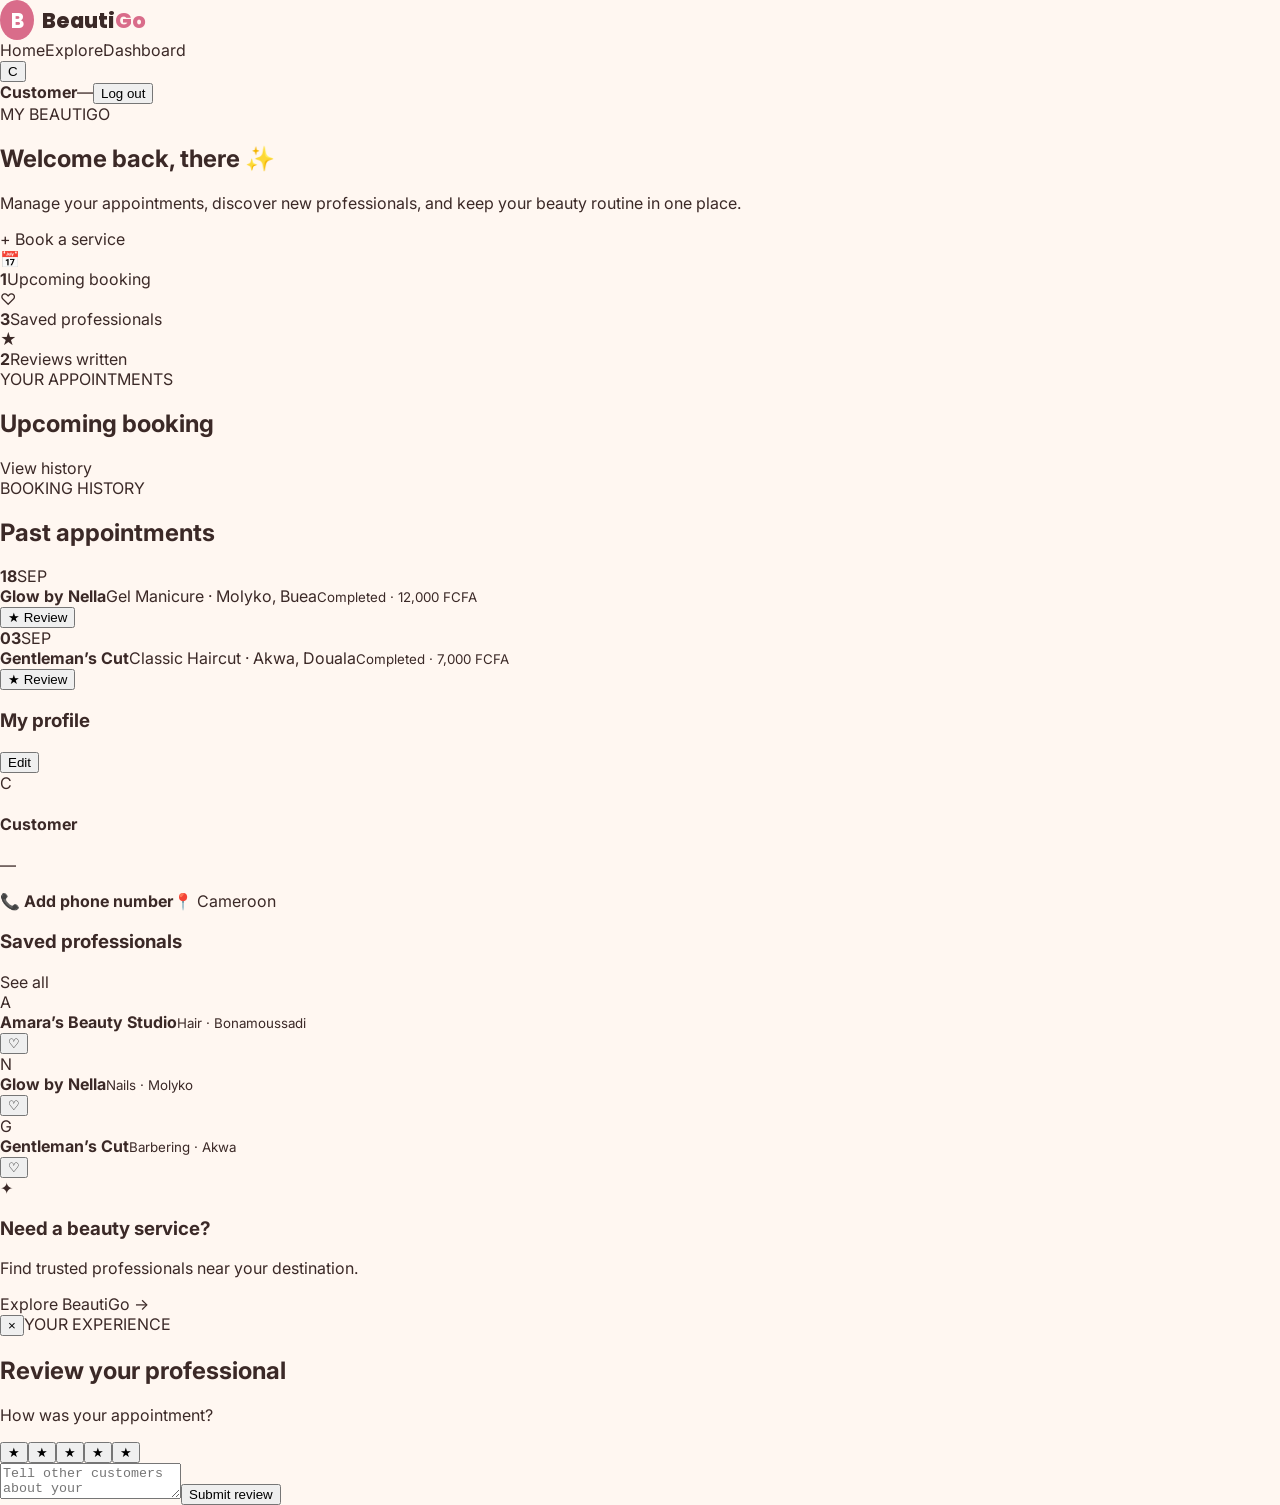
==== customer-dashboard.html @ b185f3d1 "Add BeautiGo full-stack application" ====
<!doctype html>
<html lang="en">
<head>
<meta charset="UTF-8"><meta name="viewport" content="width=device-width,initial-scale=1">
<title>Customer Dashboard | BeautiGo</title>
<link rel="preconnect" href="https://fonts.googleapis.com"><link rel="preconnect" href="https://fonts.gstatic.com" crossorigin>
<link href="https://fonts.googleapis.com/css2?family=Inter:wght@400;500;600;700&family=Poppins:wght@500;600;700;800&display=swap" rel="stylesheet">
<link rel="stylesheet" href="auth.css"><link rel="stylesheet" href="css/customer-dashboard.css">
</head>
<body>
<header class="dash-header">
  <div class="dash-nav">
    <a class="brand" href="index.html"><b>B</b>Beauti<span>Go</span></a>
    <nav class="dash-links"><a href="index.html">Home</a><a href="explore.html">Explore</a><a class="active" href="customer-dashboard.html">Dashboard</a></nav>
    <div class="profile-menu"><button id="profileBtn" class="avatar-btn">C</button><div id="profileDropdown" class="profile-dropdown"><strong id="menuName">Customer</strong><span id="menuEmail">—</span><button id="logoutBtn">Log out</button></div></div>
  </div>
</header>

<main class="dashboard-wrap">
  <section class="welcome-row">
    <div><span class="eyebrow">MY BEAUTIGO</span><h1>Welcome back, <span id="firstName">there</span> ✨</h1><p>Manage your appointments, discover new professionals, and keep your beauty routine in one place.</p></div>
    <a class="primary-btn" href="explore.html">+ Book a service</a>
  </section>

  <section class="stats-grid">
    <article class="stat-card"><span class="stat-icon">📅</span><div><strong id="upcomingCount">1</strong><span>Upcoming booking</span></div></article>
    <article class="stat-card"><span class="stat-icon">♡</span><div><strong id="savedCount">3</strong><span>Saved professionals</span></div></article>
    <article class="stat-card"><span class="stat-icon">★</span><div><strong id="reviewCount">2</strong><span>Reviews written</span></div></article>
  </section>

  <section class="dashboard-grid">
    <div class="main-column">
      <div class="section-heading"><div><span class="eyebrow">YOUR APPOINTMENTS</span><h2>Upcoming booking</h2></div><a href="#past">View history</a></div>
      <article id="upcomingCard" class="booking-card"></article>

      <div id="past" class="section-heading history-heading"><div><span class="eyebrow">BOOKING HISTORY</span><h2>Past appointments</h2></div></div>
      <div class="past-list">
        <article class="past-card"><div class="past-date"><b>18</b><span>SEP</span></div><div class="past-info"><strong>Glow by Nella</strong><span>Gel Manicure · Molyko, Buea</span><small>Completed · 12,000 FCFA</small></div><button class="review-btn" data-provider="Glow by Nella">★ Review</button></article>
        <article class="past-card"><div class="past-date"><b>03</b><span>SEP</span></div><div class="past-info"><strong>Gentleman’s Cut</strong><span>Classic Haircut · Akwa, Douala</span><small>Completed · 7,000 FCFA</small></div><button class="review-btn" data-provider="Gentleman’s Cut">★ Review</button></article>
      </div>
    </div>

    <aside class="side-column">
      <article class="side-card profile-card"><div class="side-title"><h3>My profile</h3><button id="editProfile">Edit</button></div><div class="profile-big" id="profileAvatar">C</div><h4 id="profileName">Customer</h4><p id="profileEmail">—</p><div class="profile-details"><span>📞 <b id="profilePhone">Add phone number</b></span><span>📍 Cameroon</span></div></article>
      <article class="side-card"><div class="side-title"><h3>Saved professionals</h3><a href="explore.html">See all</a></div><div class="saved-item"><span class="mini-avatar">A</span><div><strong>Amara’s Beauty Studio</strong><small>Hair · Bonamoussadi</small></div><button>♡</button></div><div class="saved-item"><span class="mini-avatar">N</span><div><strong>Glow by Nella</strong><small>Nails · Molyko</small></div><button>♡</button></div><div class="saved-item"><span class="mini-avatar">G</span><div><strong>Gentleman’s Cut</strong><small>Barbering · Akwa</small></div><button>♡</button></div></article>
      <article class="side-card help-card"><span class="help-icon">✦</span><div><h3>Need a beauty service?</h3><p>Find trusted professionals near your destination.</p><a href="explore.html">Explore BeautiGo →</a></div></article>
    </aside>
  </section>
</main>

<div id="reviewModal" class="modal"><div class="modal-card"><button class="modal-close" id="closeReview">×</button><span class="eyebrow">YOUR EXPERIENCE</span><h2>Review <span id="reviewProvider">your professional</span></h2><p>How was your appointment?</p><div class="stars" id="stars"><button>★</button><button>★</button><button>★</button><button>★</button><button>★</button></div><textarea id="reviewText" placeholder="Tell other customers about your experience..."></textarea><button id="submitReview" class="primary-btn full">Submit review</button></div></div>

<script src="js/customer-dashboard.js"></script>
</body></html>
---- auth.css ----
:root{--rose:#D96C8A;--cream:#FFF7F1;--peach:#F4C7B5;--cocoa:#3B2927;--gold:#C9A46C;--muted:#806D68;--line:#EEDFD8;--white:#fff;--shadow:0 20px 60px rgba(59,41,39,.10)}*{box-sizing:border-box}body{margin:0;font-family:Inter,sans-serif;color:var(--cocoa);background:var(--cream);min-height:100vh}a{text-decoration:none;color:inherit}.nav{width:min(1160px,calc(100% - 40px));margin:auto;min-height:78px;display:flex;align-items:center}.brand{font:800 1.3rem Poppins}.brand b{display:inline-grid;place-items:center;background:var(--rose);color:#fff;width:34px;height:40px;border-radius:50%;margin-right:8px}.brand span{color:var(--rose)}.nav-links{margin-left:auto;display:flex;align-items:center;gap:24px}.nav-links a{font-size:.86rem;font-weight:600;color:#67544F}.auth-shell{width:min(1080px,calc(100% - 40px));margin:40px auto 70px;display:grid;grid-template-columns:.9fr 1.1fr;background:#fff;border:1px solid var(--line);border-radius:32px;overflow:hidden;box-shadow:var(--shadow)}.auth-intro{background:linear-gradient(145deg,#f4c7b5,#d96c8a 62%,#a94e69);color:#fff;padding:58px 48px;display:flex;flex-direction:column;justify-content:center;position:relative;overflow:hidden}.auth-intro:after{content:'✦';position:absolute;right:35px;top:28px;font-size:5rem;opacity:.22}.auth-intro h1{font:800 clamp(2.4rem,5vw,4rem)/1 Poppins;letter-spacing:-.05em;margin:12px 0 20px}.auth-intro p{color:#fff;opacity:.9;max-width:390px}.pill{display:inline-flex;width:max-content;background:rgba(255,255,255,.18);border:1px solid rgba(255,255,255,.3);padding:8px 12px;border-radius:999px;font-size:.68rem;font-weight:800;letter-spacing:.12em}.perks{margin-top:30px;display:grid;gap:12px;font-size:.83rem}.perks span{display:flex;gap:10px;align-items:center}.auth-card{padding:52px 54px}.auth-card h2{font:700 2rem Poppins;margin:0 0 7px}.sub{color:var(--muted);font-size:.84rem;margin:0 0 28px}.field{margin-bottom:17px}.field label{display:block;font-size:.75rem;font-weight:700;margin-bottom:7px}.input-wrap{position:relative}.field input,.field select{width:100%;padding:13px 14px;border:1px solid var(--line);border-radius:12px;background:#fff8f5;outline:none;color:var(--cocoa);font:inherit}.field input:focus,.field select:focus{border-color:var(--rose);box-shadow:0 0 0 3px rgba(217,108,138,.10)}.password-toggle{position:absolute;right:11px;top:50%;transform:translateY(-50%);border:0;background:transparent;color:var(--muted);cursor:pointer;font-size:.75rem;font-weight:700}.row{display:grid;grid-template-columns:1fr 1fr;gap:14px}.check{display:flex;gap:9px;align-items:flex-start;font-size:.72rem;color:var(--muted);margin:8px 0 20px}.check input{accent-color:var(--rose);margin-top:3px}.btn{border:0;border-radius:999px;background:var(--rose);color:#fff;padding:14px 22px;font-weight:700;cursor:pointer;width:100%;font:700 .85rem Inter}.divider{display:flex;align-items:center;gap:12px;margin:22px 0;color:#a28e88;font-size:.7rem}.divider:before,.divider:after{content:'';height:1px;background:var(--line);flex:1}.demo{width:100%;padding:12px;border:1px solid var(--line);background:white;border-radius:12px;color:var(--cocoa);font-weight:700;cursor:pointer}.switch{text-align:center;color:var(--muted);font-size:.78rem;margin-top:23px}.switch a{color:var(--rose);font-weight:800}.notice{display:none;margin-bottom:18px;padding:11px 13px;border-radius:11px;font-size:.75rem}.notice.show{display:block}.notice.error{background:#fff0f1;color:#9d435a;border:1px solid #f1c6cf}.notice.success{background:#eef9f1;color:#39734b;border:1px solid #c8e6d0}.helper{display:flex;justify-content:space-between;gap:10px;font-size:.72rem;color:var(--muted);margin:-5px 0 18px}.helper a{color:var(--rose);font-weight:700}footer{padding:30px 20px;text-align:center;color:#9e8b85;font-size:.72rem}@media(max-width:800px){.auth-shell{grid-template-columns:1fr}.auth-intro{padding:38px 32px}.auth-card{padding:38px 30px}.nav-links a:not(:last-child){display:none}}@media(max-width:520px){.auth-shell{width:min(100% - 24px,1080px);margin-top:20px;border-radius:24px}.auth-intro{padding:32px 24px}.auth-card{padding:32px 22px}.row{grid-template-columns:1fr}.nav{width:calc(100% - 28px)}.nav-links{gap:10px}}
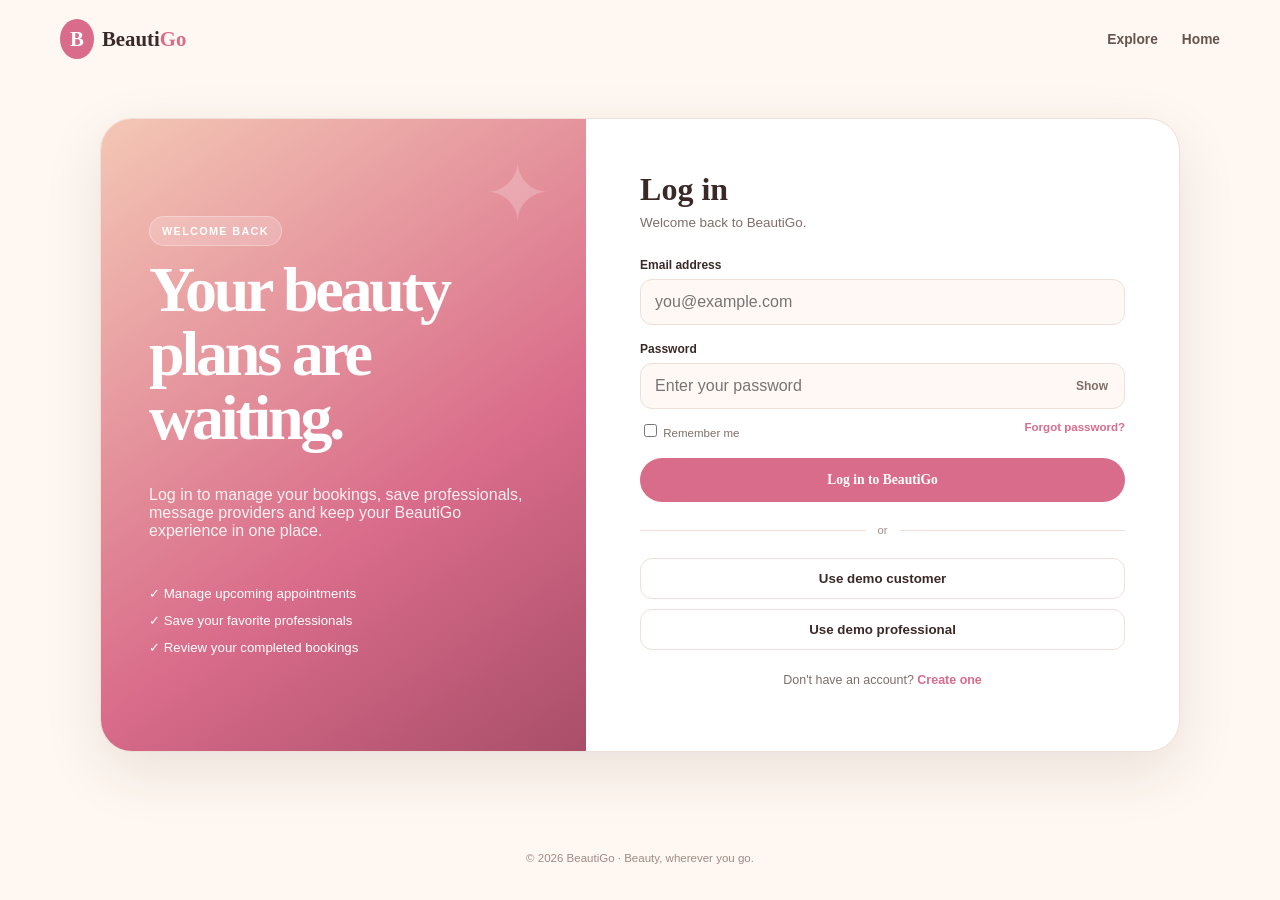
==== commit f97b3e4b: "Update customer-dashboard.html" ====
--- a/customer-dashboard.html
+++ b/customer-dashboard.html
@@ -5,7 +5,8 @@
 <title>Customer Dashboard | BeautiGo</title>
 <link rel="preconnect" href="https://fonts.googleapis.com"><link rel="preconnect" href="https://fonts.gstatic.com" crossorigin>
 <link href="https://fonts.googleapis.com/css2?family=Inter:wght@400;500;600;700&family=Poppins:wght@500;600;700;800&display=swap" rel="stylesheet">
-<link rel="stylesheet" href="auth.css"><link rel="stylesheet" href="css/customer-dashboard.css">
+<link rel="stylesheet" href="auth.css">
+  <link rel="stylesheet" href="customer-dashboard.css">
 </head>
 <body>
 <header class="dash-header">
@@ -50,5 +51,5 @@
 
 <div id="reviewModal" class="modal"><div class="modal-card"><button class="modal-close" id="closeReview">×</button><span class="eyebrow">YOUR EXPERIENCE</span><h2>Review <span id="reviewProvider">your professional</span></h2><p>How was your appointment?</p><div class="stars" id="stars"><button>★</button><button>★</button><button>★</button><button>★</button><button>★</button></div><textarea id="reviewText" placeholder="Tell other customers about your experience..."></textarea><button id="submitReview" class="primary-btn full">Submit review</button></div></div>
 
-<script src="js/customer-dashboard.js"></script>
+<script src="customer-dashboard.js"></script>
 </body></html>
--- a/customer-dashboard.css
+++ b/customer-dashboard.css
@@ -0,0 +1 @@
+:root{--rose:#D96C8A;--cream:#FFF7F1;--peach:#F4C7B5;--cocoa:#3B2927;--gold:#C9A46C;--muted:#806D68;--line:#EEDFD8;--white:#fff;--shadow:0 16px 45px rgba(59,41,39,.08)}*{box-sizing:border-box}body{margin:0;background:#fffaf7;color:var(--cocoa);font-family:Inter,sans-serif}.dash-header{background:rgba(255,250,247,.94);border-bottom:1px solid var(--line);position:sticky;top:0;z-index:20;backdrop-filter:blur(14px)}.dash-nav{width:min(1180px,calc(100% - 36px));margin:auto;min-height:76px;display:flex;align-items:center}.brand{font:800 1.25rem Poppins;display:flex;align-items:center}.brand b{display:inline-grid;place-items:center;background:var(--rose);color:#fff;width:34px;height:40px;border-radius:50%;margin-right:8px}.brand span{color:var(--rose)}.dash-links{display:flex;gap:25px;margin-left:55px}.dash-links a{font-size:.82rem;color:#735f59;font-weight:600}.dash-links a.active{color:var(--rose)}.profile-menu{margin-left:auto;position:relative}.avatar-btn{width:40px;height:40px;border-radius:50%;border:1px solid #efcbd5;background:#f8dbe3;color:#9c4760;font-weight:800;cursor:pointer}.profile-dropdown{display:none;position:absolute;right:0;top:51px;background:#fff;border:1px solid var(--line);border-radius:15px;box-shadow:var(--shadow);width:205px;padding:15px}.profile-dropdown.open{display:grid;gap:5px}.profile-dropdown strong{font-size:.82rem}.profile-dropdown span{font-size:.7rem;color:var(--muted);margin-bottom:8px}.profile-dropdown button{border:0;background:#fff1f4;color:#a74d67;border-radius:9px;padding:9px;text-align:left;font-weight:700;cursor:pointer}.dashboard-wrap{width:min(1180px,calc(100% - 36px));margin:45px auto 80px}.welcome-row{display:flex;justify-content:space-between;align-items:end;gap:25px;margin-bottom:30px}.eyebrow{font-size:.65rem;font-weight:800;letter-spacing:.16em;color:var(--rose)}h1,h2,h3,h4{font-family:Poppins;margin:0}h1{font-size:clamp(2rem,4vw,3rem);letter-spacing:-.04em;margin-top:7px}h1 span{color:var(--rose)}.welcome-row p{color:var(--muted);max-width:650px;line-height:1.65;font-size:.85rem;margin:10px 0 0}.primary-btn{display:inline-flex;justify-content:center;align-items:center;background:var(--rose);color:#fff;border:0;border-radius:999px;padding:13px 20px;font-size:.78rem;font-weight:800;cursor:pointer;white-space:nowrap}.stats-grid{display:grid;grid-template-columns:repeat(3,1fr);gap:16px;margin-bottom:38px}.stat-card{background:#fff;border:1px solid var(--line);border-radius:18px;padding:20px;display:flex;gap:14px;align-items:center;box-shadow:0 7px 25px rgba(59,41,39,.04)}.stat-icon{display:grid;place-items:center;width:44px;height:44px;border-radius:13px;background:#fff0f3;color:var(--rose);font-size:1.15rem}.stat-card strong{display:block;font:700 1.35rem Poppins}.stat-card div span{font-size:.7rem;color:var(--muted)}.dashboard-grid{display:grid;grid-template-columns:minmax(0,1.6fr) minmax(280px,.8fr);gap:25px}.section-heading{display:flex;justify-content:space-between;align-items:end;margin-bottom:14px}.section-heading h2{font-size:1.35rem;margin-top:5px}.section-heading>a{font-size:.72rem;color:var(--rose);font-weight:800}.booking-card{background:#fff;border:1px solid var(--line);border-radius:22px;padding:23px;box-shadow:var(--shadow);position:relative;overflow:hidden}.booking-card:before{content:'';position:absolute;left:0;top:0;bottom:0;width:5px;background:var(--rose)}.booking-top{display:flex;justify-content:space-between;gap:15px}.provider-mini{display:flex;gap:13px;align-items:center}.provider-avatar{width:49px;height:49px;border-radius:15px;background:linear-gradient(145deg,var(--peach),#e5a2b5);display:grid;place-items:center;color:#fff;font:800 1.1rem Poppins}.provider-mini strong{display:block;font-size:.9rem}.provider-mini span{display:block;color:var(--muted);font-size:.68rem;margin-top:4px}.status{background:#eef9f1;color:#39734b;border:1px solid #cbe8d2;border-radius:999px;padding:6px 10px;height:max-content;font-size:.62rem;font-weight:800}.booking-details{display:grid;grid-template-columns:repeat(3,1fr);gap:10px;border-top:1px solid var(--line);margin-top:20px;padding-top:18px}.detail{background:#fff9f6;border-radius:12px;padding:12px}.detail span{display:block;color:var(--muted);font-size:.6rem;margin-bottom:5px}.detail strong{font-size:.72rem}.booking-actions{display:flex;gap:10px;margin-top:17px}.ghost-btn{border:1px solid var(--line);background:#fff;border-radius:999px;padding:10px 14px;font-size:.7rem;font-weight:800;color:var(--cocoa);cursor:pointer}.history-heading{margin-top:42px}.past-list{display:grid;gap:11px}.past-card{background:#fff;border:1px solid var(--line);border-radius:16px;padding:15px;display:flex;align-items:center;gap:15px}.past-date{width:48px;height:52px;border-radius:12px;background:#fff0f3;text-align:center;padding-top:7px}.past-date b{display:block;font:700 1.1rem Poppins}.past-date span{font-size:.55rem;color:var(--rose);font-weight:800}.past-info{flex:1}.past-info strong{display:block;font-size:.8rem}.past-info span,.past-info small{display:block;color:var(--muted);font-size:.65rem;margin-top:4px}.review-btn{border:1px solid #e8c2cc;background:#fff8fa;color:#ad506b;border-radius:999px;padding:8px 12px;font-size:.65rem;font-weight:800;cursor:pointer}.side-column{display:grid;gap:15px;align-content:start}.side-card{background:#fff;border:1px solid var(--line);border-radius:19px;padding:20px;box-shadow:0 7px 25px rgba(59,41,39,.04)}.side-title{display:flex;justify-content:space-between;align-items:center;margin-bottom:18px}.side-title h3{font-size:.95rem}.side-title button,.side-title a{border:0;background:none;color:var(--rose);font-size:.67rem;font-weight:800;cursor:pointer}.profile-card{text-align:center}.profile-big{margin:auto;width:70px;height:70px;border-radius:50%;display:grid;place-items:center;background:linear-gradient(145deg,var(--peach),var(--rose));color:#fff;font:800 1.5rem Poppins}.profile-card h4{font-size:.95rem;margin-top:10px}.profile-card>p{color:var(--muted);font-size:.68rem;margin:5px 0 15px}.profile-details{border-top:1px solid var(--line);padding-top:13px;display:grid;gap:8px;text-align:left}.profile-details span{font-size:.67rem;color:var(--muted)}.profile-details b{color:var(--cocoa)}.saved-item{display:flex;align-items:center;gap:10px;padding:10px 0;border-top:1px solid var(--line)}.saved-item:first-of-type{border-top:0}.mini-avatar{width:35px;height:35px;border-radius:10px;background:#f7d8e0;color:#a34d65;display:grid;place-items:center;font-weight:800;font-size:.72rem}.saved-item div{flex:1}.saved-item strong,.saved-item small{display:block}.saved-item strong{font-size:.68rem}.saved-item small{font-size:.59rem;color:var(--muted);margin-top:3px}.saved-item button{border:0;background:none;color:#bf6b83;font-size:1rem;cursor:pointer}.help-card{display:flex;gap:12px;background:linear-gradient(135deg,#fff1ed,#fff)}.help-icon{width:38px;height:38px;border-radius:12px;background:#f9dce4;color:var(--rose);display:grid;place-items:center}.help-card h3{font-size:.82rem}.help-card p{font-size:.64rem;color:var(--muted);line-height:1.5;margin:5px 0}.help-card a{font-size:.65rem;color:var(--rose);font-weight:800}.modal{display:none;position:fixed;inset:0;background:rgba(59,41,39,.4);z-index:50;align-items:center;justify-content:center;padding:20px}.modal.open{display:flex}.modal-card{background:#fff;border-radius:24px;padding:30px;width:min(460px,100%);position:relative;box-shadow:0 30px 80px rgba(0,0,0,.18)}.modal-close{position:absolute;right:16px;top:13px;border:0;background:#fff3f5;color:#9d4a63;border-radius:50%;width:30px;height:30px;cursor:pointer}.modal-card h2{font-size:1.5rem;margin-top:6px}.modal-card p{font-size:.75rem;color:var(--muted)}.stars{display:flex;gap:6px;margin:17px 0}.stars button{border:0;background:none;color:#d9c7c0;font-size:1.8rem;cursor:pointer}.stars button.active{color:var(--gold)}textarea{width:100%;height:105px;resize:vertical;border:1px solid var(--line);border-radius:13px;padding:12px;font:inherit;font-size:.75rem;outline:none}.full{width:100%;margin-top:12px}@media(max-width:850px){.dash-links{margin-left:25px;gap:14px}.dashboard-grid{grid-template-columns:1fr}.side-column{grid-template-columns:1fr 1fr}.help-card{grid-column:1/-1}}@media(max-width:620px){.dash-nav{width:calc(100% - 24px)}.dash-links{display:none}.dashboard-wrap{width:calc(100% - 24px);margin-top:28px}.welcome-row{display:block}.welcome-row .primary-btn{margin-top:18px;width:100%}.stats-grid{grid-template-columns:1fr}.booking-details{grid-template-columns:1fr 1fr}.booking-actions{flex-wrap:wrap}.side-column{grid-template-columns:1fr}.past-card{align-items:flex-start}.review-btn{margin-left:auto}.booking-top{align-items:flex-start}}@media(max-width:420px){.booking-details{grid-template-columns:1fr}.past-card{flex-wrap:wrap}.review-btn{margin-left:63px}}
